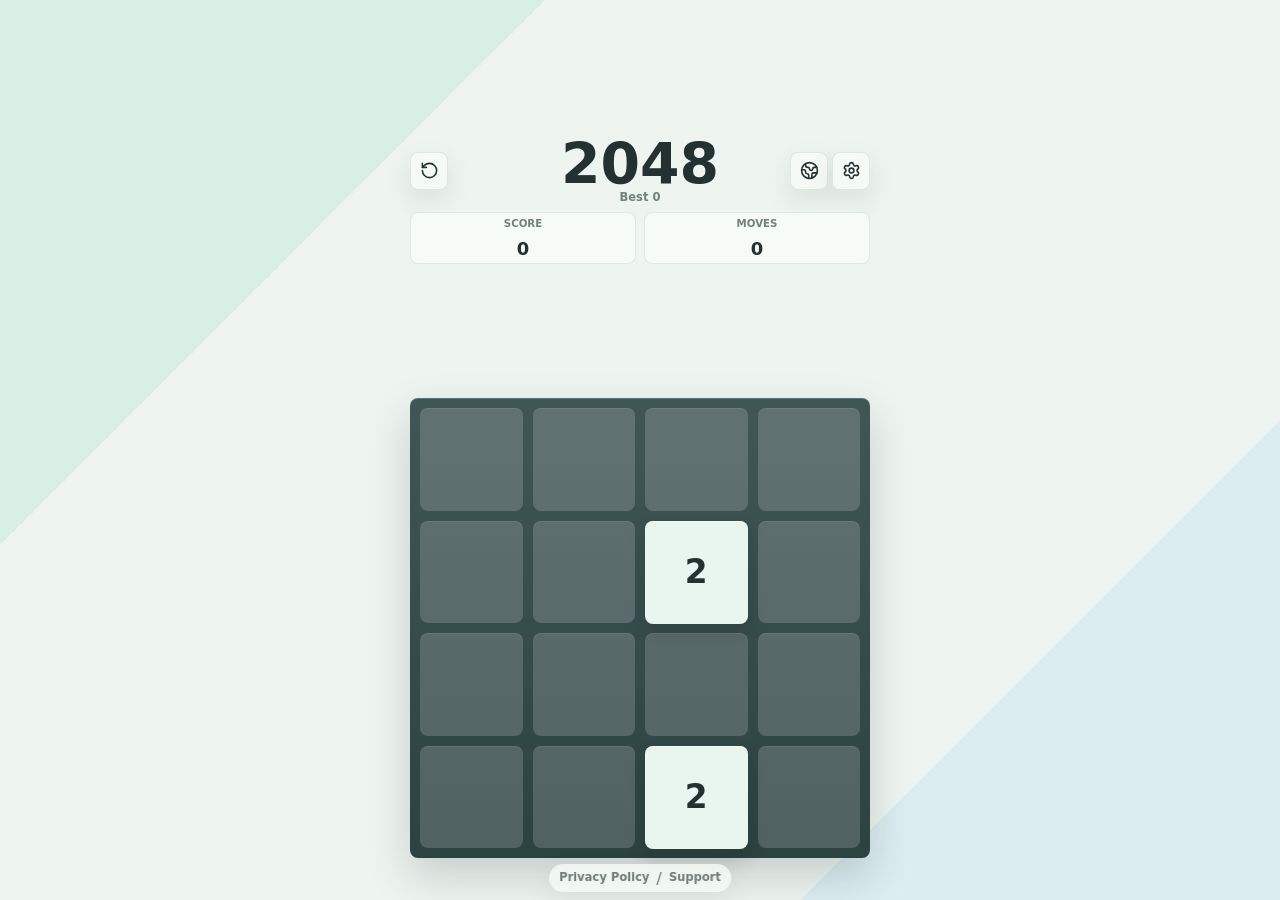
==== 2048-pocket/index.html @ fb2cfcd9 "Point 2048 Pocket policy links to GitHub Pages" ====
<!doctype html>
<html lang="ja">
  <head>
    <meta charset="UTF-8" />
    <meta name="viewport" content="width=device-width, initial-scale=1, viewport-fit=cover" />
    <meta name="theme-color" content="#eef5f1" />
    <meta name="apple-mobile-web-app-capable" content="yes" />
    <meta name="mobile-web-app-capable" content="yes" />
    <meta name="apple-mobile-web-app-status-bar-style" content="default" />
    <meta name="apple-mobile-web-app-title" content="2048 Pocket" />
    <meta
      name="description"
      content="2048 Pocket is a simple, friendly number puzzle built for quick mobile play."
    />
    <link rel="manifest" href="/2048-pocket/manifest.webmanifest" />
    <link rel="apple-touch-icon" href="/2048-pocket/icons/icon-192.png" />
    <title>2048 Pocket - Number Puzzle</title>
    <script type="module" crossorigin src="/2048-pocket/assets/index-EEjGbN4T.js"></script>
    <link rel="stylesheet" crossorigin href="/2048-pocket/assets/index-D6gjXpxj.css">
  </head>
  <body>
    <div id="root"></div>
  </body>
</html>
---- 2048-pocket/assets/index-D6gjXpxj.css ----
:root{--lightningcss-light:initial;--lightningcss-dark: ;color-scheme:light;color:#233130;font-synthesis:none;text-rendering:optimizelegibility;-webkit-font-smoothing:antialiased;--ink:#233130;--muted:#71817d;--paper:#fff;--surface:#eef5f1;--line:#2331301f;--board:#304847;--board-cell:#ffffff2b;--accent:#ff896f;--accent-strong:#ef5f4d;--mint:#71d6a6;--sky:#72bdf1;--sun:#ffd15c;--violet:#aa92f2;background:#eef5f1;font-family:Inter,ui-sans-serif,system-ui,-apple-system,BlinkMacSystemFont,Segoe UI,sans-serif}*{box-sizing:border-box}html,body,#root{overscroll-behavior:none;width:100%;height:100%;margin:0;overflow:hidden}body{background:linear-gradient(135deg,#71d6a62e 0 25%,#0000 25% 100%),linear-gradient(315deg,#72bdf124 0 22%,#0000 22% 100%),#eef5f1;min-width:320px;position:fixed;inset:0}button{font:inherit;-webkit-tap-highlight-color:transparent}.app{width:100%;height:100dvh;padding:calc(env(safe-area-inset-top) + 12px) 12px calc(env(safe-area-inset-bottom) + 12px);place-items:start center;display:grid;overflow:hidden}.app.has-banner{padding-bottom:calc(env(safe-area-inset-bottom) + 72px)}.app.has-public-links{padding-bottom:calc(env(safe-area-inset-bottom) + 42px)}.app.has-banner.has-public-links{padding-bottom:calc(env(safe-area-inset-bottom) + 104px)}.game-shell{grid-template-rows:minmax(126px,1fr) auto;gap:8px;width:min(100%,460px);height:100%;min-height:0;display:grid}.top-panel{align-content:center;gap:8px;min-height:0;display:grid}.title-row{place-items:center;min-height:60px;display:grid;position:relative}.title-controls{align-items:center;gap:4px;display:inline-flex;position:absolute;top:50%;transform:translateY(-50%)}.title-controls-left{left:0}.title-controls-right{right:0}.game-title{color:var(--ink);text-align:center;letter-spacing:0;white-space:nowrap;margin:0;font-size:clamp(2.85rem,12vw,3.55rem);font-weight:950;line-height:.92}.title-center{justify-items:center;gap:2px;max-width:calc(100% - 176px);display:grid}.best-score-label{color:var(--muted);font-size:.72rem;font-weight:950;line-height:1}.icon-button{width:38px;height:38px;color:var(--ink);cursor:pointer;background:#f7fbf8e6;border:1px solid #2331301a;border-radius:8px;place-items:center;transition:transform .12s,filter .12s;display:grid;box-shadow:0 10px 26px #2331301a}.icon-button:active{transform:scale(.96)}.remove-ads-button{color:var(--accent-strong)}.no-ads-glyph{width:24px;height:24px;color:var(--ink);background:#fff;border:3px solid #ef3d37;border-radius:50%;place-items:center;display:grid;position:relative}.no-ads-glyph>span{font-size:.48rem;font-weight:950;line-height:1}.no-ads-glyph:after{content:"";background:#ef3d37;border-radius:999px;width:4px;height:28px;position:absolute;transform:rotate(42deg)}.no-ads-glyph.large{border-width:5px;width:42px;height:42px}.no-ads-glyph.large>span{font-size:.78rem}.no-ads-glyph.large:after{width:6px;height:50px}.top-bar{align-items:center;display:grid}.score-card span{color:var(--muted);letter-spacing:0;text-transform:uppercase;font-size:.64rem;font-weight:900}.score-strip{grid-template-columns:repeat(2,minmax(0,1fr));gap:8px;display:grid}.score-card{background:#f7fbf8;border:1px solid #2331301a;border-radius:8px;place-items:center;gap:2px;min-width:0;min-height:52px;display:grid;position:relative}.score-card strong{color:var(--ink);text-overflow:ellipsis;max-width:100%;font-size:1.12rem;line-height:1;overflow:hidden}.score-pop{color:var(--accent-strong);pointer-events:none;text-shadow:0 1px #ffffffb3;font-size:.9rem;font-style:normal;font-weight:950;line-height:1;animation:.68s ease-out forwards scorePop;position:absolute;top:-14px;right:14px}.board{--gap:10px;--board-padding:10px;--tile-size:calc((100% - (var(--board-padding) * 2) - (var(--gap) * 3)) / 4);width:min(100%, 460px, calc(100dvh - 136px - env(safe-area-inset-top) - env(safe-area-inset-bottom)));aspect-ratio:1;place-self:end center;gap:var(--gap);min-width:min(100%,304px);padding:var(--board-padding);background:linear-gradient(180deg, #ffffff14, #00000014), var(--board);touch-action:none;-webkit-user-select:none;user-select:none;border-radius:8px;grid-template-rows:repeat(4,1fr);grid-template-columns:repeat(4,1fr);display:grid;position:relative;box-shadow:0 18px 44px #23313033,inset 0 1px #ffffff29}.app.has-banner .board{width:min(100%, 460px, calc(100dvh - 208px - env(safe-area-inset-top) - env(safe-area-inset-bottom)))}.app.has-public-links .board{width:min(100%, 460px, calc(100dvh - 172px - env(safe-area-inset-top) - env(safe-area-inset-bottom)))}.app.has-banner.has-public-links .board{width:min(100%, 460px, calc(100dvh - 236px - env(safe-area-inset-top) - env(safe-area-inset-bottom)))}.sr-only{clip:rect(0, 0, 0, 0);white-space:nowrap;width:1px;height:1px;position:absolute;overflow:hidden}.cell{background:var(--board-cell);border-radius:8px;box-shadow:inset 0 1px #ffffff14}.tile-layer{pointer-events:none;position:absolute;inset:0}.tile{left:calc(var(--board-padding) + (var(--col) * (var(--tile-size) + var(--gap))));top:calc(var(--board-padding) + (var(--row) * (var(--tile-size) + var(--gap))));width:var(--tile-size);height:var(--tile-size);color:var(--tile-ink,#233130);background:var(--tile-bg,#e9f5ef);font-size:var(--tile-font,2.05rem);letter-spacing:0;will-change:left, top, transform, filter;border-radius:8px;place-items:center;font-weight:950;line-height:1;transition:left .115s,top .115s,transform .115s,filter .115s;display:grid;position:absolute;transform:translate(0,0);box-shadow:0 10px 18px #101b1a29,inset 0 1px #ffffff57}.tile.is-new{animation:.15s ease-out tileIn}.tile.just-merged{z-index:3;animation:.26s cubic-bezier(.18,.9,.22,1.2) tileMerge}.tile.just-merged:after{border-radius:inherit;content:"";pointer-events:none;border:2px solid #ffd15cb8;animation:.32s ease-out forwards mergeRing;position:absolute;inset:-8px}.tile-2{--tile-bg:#e9f5ef}.tile-4{--tile-bg:#dceff8}.tile-8{--tile-bg:#ffd98a}.tile-16{--tile-bg:#ffb172}.tile-32{--tile-bg:#ff896f;--tile-ink:#fff}.tile-64{--tile-bg:#ef5f4d;--tile-ink:#fff}.tile-128{--tile-bg:#b7e875;--tile-font:1.74rem}.tile-256{--tile-bg:#71d6a6;--tile-font:1.74rem}.tile-512{--tile-bg:#72bdf1;--tile-font:1.74rem}.tile-1024{--tile-bg:#aa92f2;--tile-ink:#fff;--tile-font:1.45rem}.tile-2048{--tile-bg:#243333;--tile-ink:#ffd15c;--tile-font:1.45rem}.tile-4096,.tile-8192,.tile-16384{--tile-bg:linear-gradient(135deg, #243333, #ef5f4d);--tile-ink:#fff;--tile-font:1.18rem}.result-overlay{z-index:20;-webkit-backdrop-filter:blur(10px);backdrop-filter:blur(10px);background:#eef5f1ad;place-items:center;padding:18px;display:grid;position:fixed;inset:0}.result-panel{border:1px solid var(--line);text-align:center;background:#fffffff0;border-radius:8px;justify-items:center;gap:12px;width:min(100%,350px);padding:24px;display:grid;box-shadow:0 28px 80px #2331302e}.result-panel p,.result-panel h2{margin:0}.result-panel p{color:var(--muted);font-weight:800}.result-panel h2{color:var(--ink);letter-spacing:0;font-size:3rem;line-height:.95}.result-stats{width:100%;color:var(--ink);background:linear-gradient(135deg,#71d6a62e,#0000 62%),#f7fbf8;border:1px solid #71d6a657;border-radius:8px;gap:10px;padding:16px 14px 13px;display:grid;box-shadow:inset 0 1px #ffffffb8}.result-stat{justify-items:center;gap:4px;min-width:0;display:grid}.result-stat span{color:var(--muted);text-transform:uppercase;font-size:.7rem;font-weight:950}.result-stat strong{color:var(--accent-strong);text-overflow:ellipsis;font-size:2.45rem;line-height:1;overflow:hidden}.result-stat+.result-stat{border-top:1px solid #2331301a;grid-template-columns:1fr auto;place-items:center stretch;padding-top:10px}.result-stat+.result-stat span{text-align:left}.result-stat+.result-stat strong{color:var(--ink);text-align:right;font-size:1.25rem}.web-ad-placeholder{color:#23313073;background:linear-gradient(135deg,#71d6a61f 0 25%,#0000 25% 100%),#f7fbf8}.web-ad-placeholder span{letter-spacing:0;border:1px solid #23313029;border-radius:8px;place-items:center;width:44px;height:28px;font-size:.72rem;font-weight:950;display:grid}.web-banner-ad{z-index:10;left:50%;bottom:max(8px, env(safe-area-inset-bottom));background:#f7fbf8f5;border:1px solid #2331301a;border-radius:8px;place-items:center;width:min(100vw - 20px,460px);min-height:50px;display:grid;position:fixed;overflow:hidden;transform:translate(-50%);box-shadow:0 14px 36px #23313029}.web-banner-ad.web-ad-placeholder{min-height:50px}.public-links{z-index:11;left:50%;bottom:max(8px, env(safe-area-inset-bottom));color:#2331309e;-webkit-backdrop-filter:blur(8px);backdrop-filter:blur(8px);background:#f7fbf8c7;border-radius:999px;justify-content:center;align-items:center;gap:7px;min-height:28px;padding:0 10px;display:inline-flex;position:fixed;transform:translate(-50%);box-shadow:0 10px 28px #23313014}.app.has-banner .public-links{bottom:calc(env(safe-area-inset-bottom) + 66px)}.public-links a{color:inherit;font-size:.72rem;font-weight:900;line-height:1;text-decoration:none}.public-links a:focus-visible{outline-offset:4px;border-radius:999px;outline:2px solid #ef5f4d7a}.result-actions{flex-wrap:wrap;justify-content:center;gap:8px;display:flex}.result-actions button{color:#fff;background:linear-gradient(135deg, var(--accent), var(--accent-strong));cursor:pointer;border:0;border-radius:8px;min-width:112px;min-height:48px;padding:0 16px;font-weight:950}.result-actions .secondary-result{color:var(--ink);background:#eef5f1}.result-actions button:active{transform:scale(.96)}.web-interstitial-overlay{z-index:45;padding:calc(env(safe-area-inset-top) + 14px) 14px calc(env(safe-area-inset-bottom) + 14px);color:var(--ink);background:linear-gradient(135deg,#71d6a633 0 25%,#0000 25% 100%),linear-gradient(315deg,#ffd15c2e 0 22%,#0000 22% 100%),#f7fbf8;grid-template-rows:auto minmax(0,1fr) auto;gap:12px;display:grid;position:fixed;inset:0}.web-interstitial-top{justify-content:space-between;align-items:center;gap:12px;display:flex}.web-interstitial-top>span,.web-interstitial-bottom span{color:var(--muted);letter-spacing:0;text-transform:uppercase;font-size:.72rem;font-weight:950}.web-interstitial-top button{min-width:92px;min-height:42px;color:var(--ink);cursor:pointer;background:#ffffffdb;border:1px solid #2331301f;border-radius:8px;justify-content:center;align-items:center;gap:6px;padding:0 12px;font-weight:950;display:inline-flex;box-shadow:0 10px 24px #2331301a}.web-interstitial-top button:disabled{color:#2331307a;cursor:default}.web-interstitial-creative{min-width:0;min-height:0;color:inherit;background:linear-gradient(#ffffffa3,#ffffff52),#eef5f1;border:1px solid #2331301f;border-radius:8px;place-items:center;text-decoration:none;display:grid;overflow:hidden;box-shadow:0 22px 60px #2331302e}.web-interstitial-creative img{object-fit:cover;width:100%;height:100%;display:block}.web-interstitial-placeholder{aspect-ratio:1;background:linear-gradient(135deg,#71d6a647,#0000 56%),#fff;border:2px dashed #23313029;border-radius:8px;align-content:center;place-items:center;gap:10px;width:min(78vw,360px);display:grid}.web-interstitial-placeholder strong{color:var(--accent-strong);font-size:clamp(4.25rem,22vw,7.5rem);font-weight:950;line-height:.9}.web-interstitial-placeholder span{color:var(--muted);font-size:1rem;font-weight:950}.web-interstitial-bottom{place-items:center;min-height:24px;display:grid}.modal-overlay{z-index:30;-webkit-backdrop-filter:blur(10px);backdrop-filter:blur(10px);background:#23313042;place-items:center;padding:18px;display:grid;position:fixed;inset:0}.modal-panel{border:1px solid var(--line);width:min(100%,360px);color:var(--ink);text-align:center;background:#fffffff5;border-radius:8px;justify-items:center;gap:14px;padding:26px 22px 22px;display:grid;position:relative;box-shadow:0 28px 80px #23313038}.compact-modal{width:min(100%,320px)}.modal-close{width:36px;height:36px;color:var(--muted);cursor:pointer;background:0 0;border:0;border-radius:8px;place-items:center;display:grid;position:absolute;top:10px;right:10px}.modal-icon{color:var(--board)}.modal-panel h2,.settings-purchase h3,.settings-purchase p{margin:0}.modal-panel h2{letter-spacing:0;font-size:2rem;line-height:1}.language-list{gap:8px;width:100%;display:grid}.language-option{min-height:50px;color:var(--ink);cursor:pointer;background:#eef5f1;border:1px solid #2331301a;border-radius:8px;justify-content:space-between;align-items:center;padding:0 14px;font-weight:950;display:flex}.language-option.is-selected{color:var(--accent-strong);background:#ff896f1f;border-color:#ef5f4d61}.settings-panel{text-align:left;place-items:stretch stretch}.settings-panel>.modal-icon,.settings-panel>h2{text-align:center;justify-self:center}.settings-list{gap:8px;display:grid}.setting-row{background:#f7fbf8;border:1px solid #2331301a;border-radius:8px;grid-template-columns:30px minmax(0,1fr) 54px;align-items:center;gap:10px;min-height:54px;padding:0 10px;display:grid}.setting-icon{width:30px;height:30px;color:var(--board);place-items:center;display:grid}.setting-label{text-overflow:ellipsis;white-space:nowrap;min-width:0;font-weight:950;overflow:hidden}.haptic-mark{border:3px solid;border-radius:50%;width:20px;height:20px;box-shadow:0 0 0 5px #3048471a,0 0 0 10px #3048470f}.switch{cursor:pointer;background:#23313029;border:0;border-radius:999px;width:54px;height:32px;transition:background .14s;position:relative}.switch.is-on{background:var(--mint)}.switch-knob{background:#fff;border-radius:50%;width:24px;height:24px;transition:transform .14s;position:absolute;top:4px;left:4px;box-shadow:0 4px 12px #2331302e}.switch.is-on .switch-knob{transform:translate(22px)}.settings-purchase{background:#f7fbf8;border:1px solid #2331301a;border-radius:8px;grid-template-columns:48px minmax(0,1fr);gap:10px;padding:12px;display:grid}.settings-purchase h3{font-size:1.08rem;line-height:1.1}.settings-purchase p{color:var(--muted);font-size:.84rem;font-weight:800;line-height:1.25}.settings-purchase .purchase-message,.settings-purchase .purchase-actions{grid-column:1/-1}.settings-link{min-height:42px;color:var(--muted);background:#f7fbf8;border:1px solid #2331301a;border-radius:8px;place-items:center;font-size:.86rem;font-weight:900;text-decoration:none;display:grid}.purchase-overlay{z-index:30;-webkit-backdrop-filter:blur(10px);backdrop-filter:blur(10px);background:#23313042;place-items:center;padding:18px;display:grid;position:fixed;inset:0}.purchase-panel{border:1px solid var(--line);width:min(100%,340px);color:var(--ink);text-align:center;background:#fffffff5;border-radius:8px;justify-items:center;gap:12px;padding:26px 22px 22px;display:grid;position:relative;box-shadow:0 28px 80px #23313038}.purchase-close{width:36px;height:36px;color:var(--muted);cursor:pointer;background:0 0;border:0;border-radius:8px;place-items:center;display:grid;position:absolute;top:10px;right:10px}.purchase-icon{color:var(--sun);fill:color-mix(in srgb, var(--sun) 30%, transparent)}.purchase-panel h2,.purchase-panel p{margin:0}.purchase-panel h2{letter-spacing:0;font-size:2rem;line-height:1}.purchase-panel p{color:var(--muted);font-weight:800}.purchase-message{min-height:20px;color:var(--accent-strong);font-size:.82rem;font-weight:900}.purchase-actions{gap:8px;width:100%;display:grid}.purchase-actions button{color:#fff;background:linear-gradient(135deg, var(--accent), var(--accent-strong));cursor:pointer;border:0;border-radius:8px;min-height:48px;padding:0 14px;font-weight:950}.purchase-actions button:disabled{color:#23313080;cursor:default;background:#eef5f1}.purchase-actions .restore-button{color:var(--ink);background:#eef5f1}.purchase-actions button:active,.purchase-close:active{transform:scale(.96)}.purchase-actions button:disabled:active{transform:none}@keyframes tileIn{0%{opacity:0;transform:scale(.72)}to{opacity:1;transform:scale(1)}}@keyframes tileMerge{0%{filter:brightness();transform:scale(1)}42%{filter:brightness(1.16)saturate(1.18);transform:scale(1.18)}to{filter:brightness();transform:scale(1)}}@keyframes mergeRing{0%{opacity:.9;transform:scale(.92)}to{opacity:0;transform:scale(1.18)}}@keyframes scorePop{0%{opacity:0;transform:translateY(8px)scale(.88)}18%{opacity:1}to{opacity:0;transform:translateY(-20px)scale(1.08)}}@media (width<=420px){.app{padding:calc(env(safe-area-inset-top) + 10px) 10px calc(env(safe-area-inset-bottom) + 8px)}.app.has-banner{padding-bottom:calc(env(safe-area-inset-bottom) + 64px)}.app.has-public-links{padding-bottom:calc(env(safe-area-inset-bottom) + 38px)}.app.has-banner.has-public-links{padding-bottom:calc(env(safe-area-inset-bottom) + 96px)}.game-shell{gap:7px}.game-title{font-size:2.95rem}.icon-button{width:36px;height:36px}.title-controls{gap:3px}.score-strip{gap:7px}.score-card{min-height:50px}.score-card strong{font-size:1.06rem}.board{--gap:8px;--board-padding:8px;width:min(100%, calc(100vw - 20px), calc(100dvh - 138px - env(safe-area-inset-top) - env(safe-area-inset-bottom)))}.app.has-banner .board{width:min(100%, calc(100vw - 20px), calc(100dvh - 196px - env(safe-area-inset-top) - env(safe-area-inset-bottom)))}.app.has-public-links .board{width:min(100%, calc(100vw - 20px), calc(100dvh - 170px - env(safe-area-inset-top) - env(safe-area-inset-bottom)))}.app.has-banner.has-public-links .board{width:min(100%, calc(100vw - 20px), calc(100dvh - 226px - env(safe-area-inset-top) - env(safe-area-inset-bottom)))}.public-links{min-height:26px;padding:0 9px}.app.has-banner .public-links{bottom:calc(env(safe-area-inset-bottom) + 60px)}.public-links a{font-size:.68rem}.tile{font-size:var(--tile-font,1.74rem)}.tile-128,.tile-256,.tile-512{--tile-font:1.48rem}.tile-1024,.tile-2048{--tile-font:1.18rem}}@media (display-mode:standalone){.app{padding-bottom:calc(env(safe-area-inset-bottom) + 22px)}.app.has-banner{padding-bottom:calc(env(safe-area-inset-bottom) + 72px)}.app.has-public-links{padding-bottom:calc(env(safe-area-inset-bottom) + 42px)}.app.has-banner.has-public-links{padding-bottom:calc(env(safe-area-inset-bottom) + 104px)}}
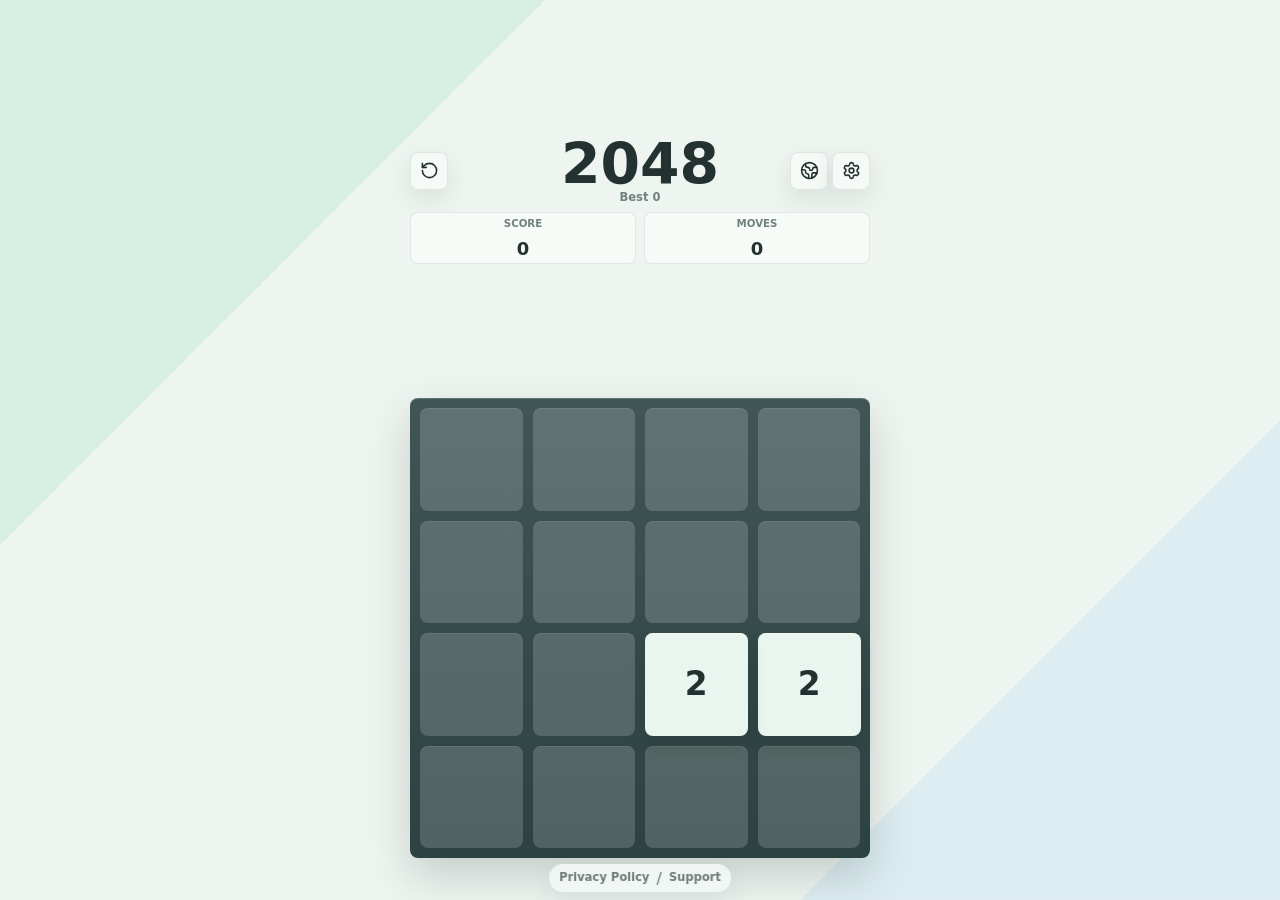
==== commit 3fa5aafe: "Add static AdSense code to 2048 Pocket page" ====
--- a/2048-pocket/index.html
+++ b/2048-pocket/index.html
@@ -17,6 +17,13 @@
     <title>2048 Pocket - Number Puzzle</title>
     <script type="module" crossorigin src="/2048-pocket/assets/index-EEjGbN4T.js"></script>
     <link rel="stylesheet" crossorigin href="/2048-pocket/assets/index-D6gjXpxj.css">
+    <meta name="google-adsense-account" content="ca-pub-4568626054847340" />
+    <script
+      id="adsbygoogle-script"
+      async
+      crossorigin="anonymous"
+      src="https://pagead2.googlesyndication.com/pagead/js/adsbygoogle.js?client=ca-pub-4568626054847340"
+    ></script>
   </head>
   <body>
     <div id="root"></div>
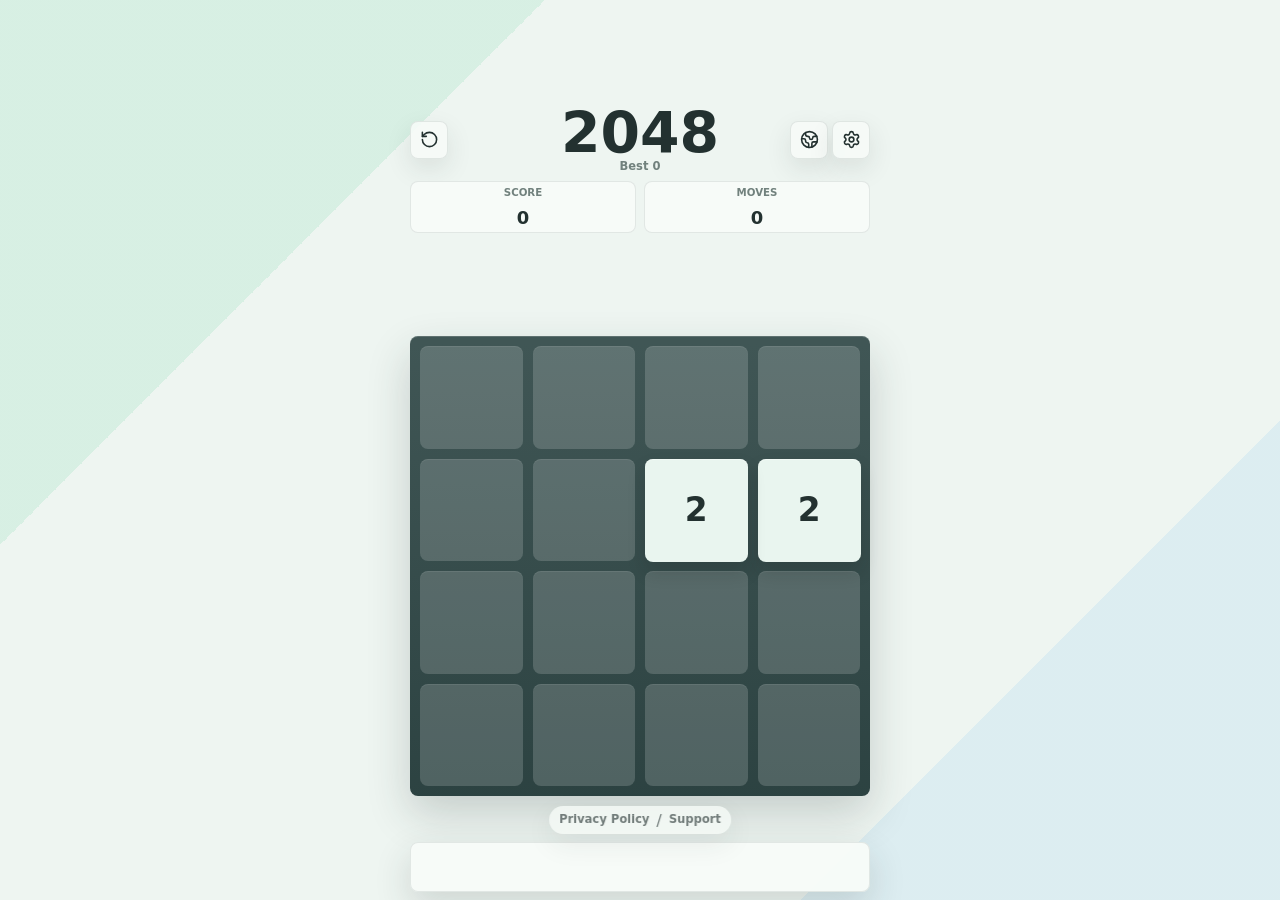
==== commit 3fc44127: "Enable 2048 Pocket AdSense banner" ====
--- a/2048-pocket/index.html
+++ b/2048-pocket/index.html
@@ -15,7 +15,7 @@
     <link rel="manifest" href="/2048-pocket/manifest.webmanifest" />
     <link rel="apple-touch-icon" href="/2048-pocket/icons/icon-192.png" />
     <title>2048 Pocket - Number Puzzle</title>
-    <script type="module" crossorigin src="/2048-pocket/assets/index-EEjGbN4T.js"></script>
+    <script type="module" crossorigin src="/2048-pocket/assets/index-W4Yh0tgN.js"></script>
     <link rel="stylesheet" crossorigin href="/2048-pocket/assets/index-D6gjXpxj.css">
     <meta name="google-adsense-account" content="ca-pub-4568626054847340" />
     <script
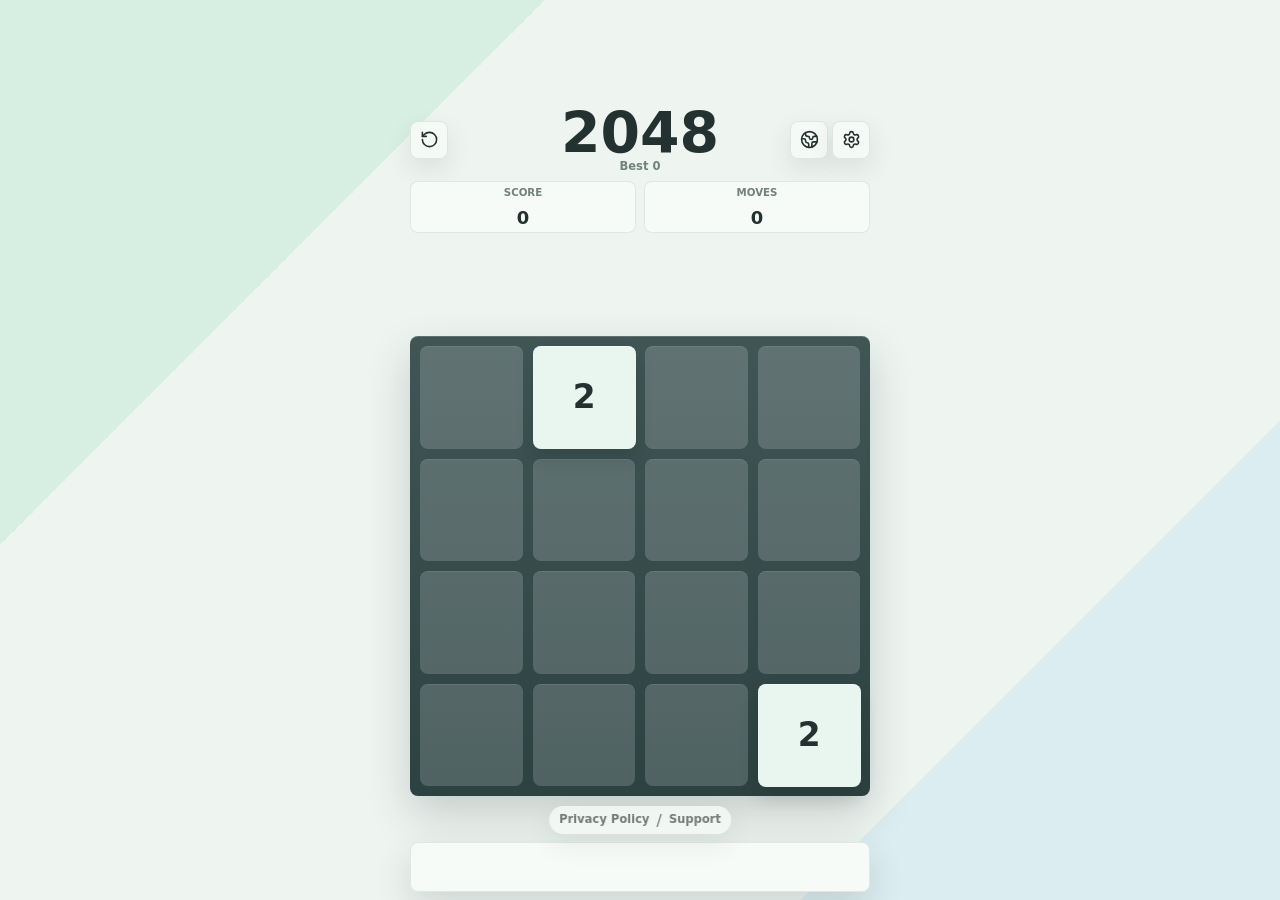
==== commit 758b7784: "Fix 2048 Pocket web banner sizing" ====
--- a/2048-pocket/index.html
+++ b/2048-pocket/index.html
@@ -15,8 +15,8 @@
     <link rel="manifest" href="/2048-pocket/manifest.webmanifest" />
     <link rel="apple-touch-icon" href="/2048-pocket/icons/icon-192.png" />
     <title>2048 Pocket - Number Puzzle</title>
-    <script type="module" crossorigin src="/2048-pocket/assets/index-W4Yh0tgN.js"></script>
-    <link rel="stylesheet" crossorigin href="/2048-pocket/assets/index-D6gjXpxj.css">
+    <script type="module" crossorigin src="/2048-pocket/assets/index-BeeClpFM.js"></script>
+    <link rel="stylesheet" crossorigin href="/2048-pocket/assets/index-BZnn8dQS.css">
     <meta name="google-adsense-account" content="ca-pub-4568626054847340" />
     <script
       id="adsbygoogle-script"
--- a/2048-pocket/assets/index-BZnn8dQS.css
+++ b/2048-pocket/assets/index-BZnn8dQS.css
@@ -0,0 +1 @@
+:root{--lightningcss-light:initial;--lightningcss-dark: ;color-scheme:light;color:#233130;font-synthesis:none;text-rendering:optimizelegibility;-webkit-font-smoothing:antialiased;--ink:#233130;--muted:#71817d;--paper:#fff;--surface:#eef5f1;--line:#2331301f;--board:#304847;--board-cell:#ffffff2b;--accent:#ff896f;--accent-strong:#ef5f4d;--mint:#71d6a6;--sky:#72bdf1;--sun:#ffd15c;--violet:#aa92f2;background:#eef5f1;font-family:Inter,ui-sans-serif,system-ui,-apple-system,BlinkMacSystemFont,Segoe UI,sans-serif}*{box-sizing:border-box}html,body,#root{overscroll-behavior:none;width:100%;height:100%;margin:0;overflow:hidden}body{background:linear-gradient(135deg,#71d6a62e 0 25%,#0000 25% 100%),linear-gradient(315deg,#72bdf124 0 22%,#0000 22% 100%),#eef5f1;min-width:320px;position:fixed;inset:0}button{font:inherit;-webkit-tap-highlight-color:transparent}.app{width:100%;height:100dvh;padding:calc(env(safe-area-inset-top) + 12px) 12px calc(env(safe-area-inset-bottom) + 12px);place-items:start center;display:grid;overflow:hidden}.app.has-banner{padding-bottom:calc(env(safe-area-inset-bottom) + 72px)}.app.has-public-links{padding-bottom:calc(env(safe-area-inset-bottom) + 42px)}.app.has-banner.has-public-links{padding-bottom:calc(env(safe-area-inset-bottom) + 104px)}.game-shell{grid-template-rows:minmax(126px,1fr) auto;gap:8px;width:min(100%,460px);height:100%;min-height:0;display:grid}.top-panel{align-content:center;gap:8px;min-height:0;display:grid}.title-row{place-items:center;min-height:60px;display:grid;position:relative}.title-controls{align-items:center;gap:4px;display:inline-flex;position:absolute;top:50%;transform:translateY(-50%)}.title-controls-left{left:0}.title-controls-right{right:0}.game-title{color:var(--ink);text-align:center;letter-spacing:0;white-space:nowrap;margin:0;font-size:clamp(2.85rem,12vw,3.55rem);font-weight:950;line-height:.92}.title-center{justify-items:center;gap:2px;max-width:calc(100% - 176px);display:grid}.best-score-label{color:var(--muted);font-size:.72rem;font-weight:950;line-height:1}.icon-button{width:38px;height:38px;color:var(--ink);cursor:pointer;background:#f7fbf8e6;border:1px solid #2331301a;border-radius:8px;place-items:center;transition:transform .12s,filter .12s;display:grid;box-shadow:0 10px 26px #2331301a}.icon-button:active{transform:scale(.96)}.remove-ads-button{color:var(--accent-strong)}.no-ads-glyph{width:24px;height:24px;color:var(--ink);background:#fff;border:3px solid #ef3d37;border-radius:50%;place-items:center;display:grid;position:relative}.no-ads-glyph>span{font-size:.48rem;font-weight:950;line-height:1}.no-ads-glyph:after{content:"";background:#ef3d37;border-radius:999px;width:4px;height:28px;position:absolute;transform:rotate(42deg)}.no-ads-glyph.large{border-width:5px;width:42px;height:42px}.no-ads-glyph.large>span{font-size:.78rem}.no-ads-glyph.large:after{width:6px;height:50px}.top-bar{align-items:center;display:grid}.score-card span{color:var(--muted);letter-spacing:0;text-transform:uppercase;font-size:.64rem;font-weight:900}.score-strip{grid-template-columns:repeat(2,minmax(0,1fr));gap:8px;display:grid}.score-card{background:#f7fbf8;border:1px solid #2331301a;border-radius:8px;place-items:center;gap:2px;min-width:0;min-height:52px;display:grid;position:relative}.score-card strong{color:var(--ink);text-overflow:ellipsis;max-width:100%;font-size:1.12rem;line-height:1;overflow:hidden}.score-pop{color:var(--accent-strong);pointer-events:none;text-shadow:0 1px #ffffffb3;font-size:.9rem;font-style:normal;font-weight:950;line-height:1;animation:.68s ease-out forwards scorePop;position:absolute;top:-14px;right:14px}.board{--gap:10px;--board-padding:10px;--tile-size:calc((100% - (var(--board-padding) * 2) - (var(--gap) * 3)) / 4);width:min(100%, 460px, calc(100dvh - 136px - env(safe-area-inset-top) - env(safe-area-inset-bottom)));aspect-ratio:1;place-self:end center;gap:var(--gap);min-width:min(100%,304px);padding:var(--board-padding);background:linear-gradient(180deg, #ffffff14, #00000014), var(--board);touch-action:none;-webkit-user-select:none;user-select:none;border-radius:8px;grid-template-rows:repeat(4,1fr);grid-template-columns:repeat(4,1fr);display:grid;position:relative;box-shadow:0 18px 44px #23313033,inset 0 1px #ffffff29}.app.has-banner .board{width:min(100%, 460px, calc(100dvh - 208px - env(safe-area-inset-top) - env(safe-area-inset-bottom)))}.app.has-public-links .board{width:min(100%, 460px, calc(100dvh - 172px - env(safe-area-inset-top) - env(safe-area-inset-bottom)))}.app.has-banner.has-public-links .board{width:min(100%, 460px, calc(100dvh - 236px - env(safe-area-inset-top) - env(safe-area-inset-bottom)))}.sr-only{clip:rect(0, 0, 0, 0);white-space:nowrap;width:1px;height:1px;position:absolute;overflow:hidden}.cell{background:var(--board-cell);border-radius:8px;box-shadow:inset 0 1px #ffffff14}.tile-layer{pointer-events:none;position:absolute;inset:0}.tile{left:calc(var(--board-padding) + (var(--col) * (var(--tile-size) + var(--gap))));top:calc(var(--board-padding) + (var(--row) * (var(--tile-size) + var(--gap))));width:var(--tile-size);height:var(--tile-size);color:var(--tile-ink,#233130);background:var(--tile-bg,#e9f5ef);font-size:var(--tile-font,2.05rem);letter-spacing:0;will-change:left, top, transform, filter;border-radius:8px;place-items:center;font-weight:950;line-height:1;transition:left .115s,top .115s,transform .115s,filter .115s;display:grid;position:absolute;transform:translate(0,0);box-shadow:0 10px 18px #101b1a29,inset 0 1px #ffffff57}.tile.is-new{animation:.15s ease-out tileIn}.tile.just-merged{z-index:3;animation:.26s cubic-bezier(.18,.9,.22,1.2) tileMerge}.tile.just-merged:after{border-radius:inherit;content:"";pointer-events:none;border:2px solid #ffd15cb8;animation:.32s ease-out forwards mergeRing;position:absolute;inset:-8px}.tile-2{--tile-bg:#e9f5ef}.tile-4{--tile-bg:#dceff8}.tile-8{--tile-bg:#ffd98a}.tile-16{--tile-bg:#ffb172}.tile-32{--tile-bg:#ff896f;--tile-ink:#fff}.tile-64{--tile-bg:#ef5f4d;--tile-ink:#fff}.tile-128{--tile-bg:#b7e875;--tile-font:1.74rem}.tile-256{--tile-bg:#71d6a6;--tile-font:1.74rem}.tile-512{--tile-bg:#72bdf1;--tile-font:1.74rem}.tile-1024{--tile-bg:#aa92f2;--tile-ink:#fff;--tile-font:1.45rem}.tile-2048{--tile-bg:#243333;--tile-ink:#ffd15c;--tile-font:1.45rem}.tile-4096,.tile-8192,.tile-16384{--tile-bg:linear-gradient(135deg, #243333, #ef5f4d);--tile-ink:#fff;--tile-font:1.18rem}.result-overlay{z-index:20;-webkit-backdrop-filter:blur(10px);backdrop-filter:blur(10px);background:#eef5f1ad;place-items:center;padding:18px;display:grid;position:fixed;inset:0}.result-panel{border:1px solid var(--line);text-align:center;background:#fffffff0;border-radius:8px;justify-items:center;gap:12px;width:min(100%,350px);padding:24px;display:grid;box-shadow:0 28px 80px #2331302e}.result-panel p,.result-panel h2{margin:0}.result-panel p{color:var(--muted);font-weight:800}.result-panel h2{color:var(--ink);letter-spacing:0;font-size:3rem;line-height:.95}.result-stats{width:100%;color:var(--ink);background:linear-gradient(135deg,#71d6a62e,#0000 62%),#f7fbf8;border:1px solid #71d6a657;border-radius:8px;gap:10px;padding:16px 14px 13px;display:grid;box-shadow:inset 0 1px #ffffffb8}.result-stat{justify-items:center;gap:4px;min-width:0;display:grid}.result-stat span{color:var(--muted);text-transform:uppercase;font-size:.7rem;font-weight:950}.result-stat strong{color:var(--accent-strong);text-overflow:ellipsis;font-size:2.45rem;line-height:1;overflow:hidden}.result-stat+.result-stat{border-top:1px solid #2331301a;grid-template-columns:1fr auto;place-items:center stretch;padding-top:10px}.result-stat+.result-stat span{text-align:left}.result-stat+.result-stat strong{color:var(--ink);text-align:right;font-size:1.25rem}.web-ad-placeholder{color:#23313073;background:linear-gradient(135deg,#71d6a61f 0 25%,#0000 25% 100%),#f7fbf8}.web-ad-placeholder span{letter-spacing:0;border:1px solid #23313029;border-radius:8px;place-items:center;width:44px;height:28px;font-size:.72rem;font-weight:950;display:grid}.web-banner-ad{z-index:10;left:50%;bottom:max(8px, env(safe-area-inset-bottom));background:#f7fbf8f5;border:1px solid #2331301a;border-radius:8px;place-items:center;width:min(100vw - 20px,460px);height:50px;display:grid;position:fixed;overflow:hidden;transform:translate(-50%);box-shadow:0 14px 36px #23313029}.web-banner-ad .adsbygoogle{width:100%;min-height:50px}.web-banner-ad.web-ad-placeholder{height:50px}.public-links{z-index:11;left:50%;bottom:max(8px, env(safe-area-inset-bottom));color:#2331309e;-webkit-backdrop-filter:blur(8px);backdrop-filter:blur(8px);background:#f7fbf8c7;border-radius:999px;justify-content:center;align-items:center;gap:7px;min-height:28px;padding:0 10px;display:inline-flex;position:fixed;transform:translate(-50%);box-shadow:0 10px 28px #23313014}.app.has-banner .public-links{bottom:calc(env(safe-area-inset-bottom) + 66px)}.public-links a{color:inherit;font-size:.72rem;font-weight:900;line-height:1;text-decoration:none}.public-links a:focus-visible{outline-offset:4px;border-radius:999px;outline:2px solid #ef5f4d7a}.result-actions{flex-wrap:wrap;justify-content:center;gap:8px;display:flex}.result-actions button{color:#fff;background:linear-gradient(135deg, var(--accent), var(--accent-strong));cursor:pointer;border:0;border-radius:8px;min-width:112px;min-height:48px;padding:0 16px;font-weight:950}.result-actions .secondary-result{color:var(--ink);background:#eef5f1}.result-actions button:active{transform:scale(.96)}.web-interstitial-overlay{z-index:45;padding:calc(env(safe-area-inset-top) + 14px) 14px calc(env(safe-area-inset-bottom) + 14px);color:var(--ink);background:linear-gradient(135deg,#71d6a633 0 25%,#0000 25% 100%),linear-gradient(315deg,#ffd15c2e 0 22%,#0000 22% 100%),#f7fbf8;grid-template-rows:auto minmax(0,1fr) auto;gap:12px;display:grid;position:fixed;inset:0}.web-interstitial-top{justify-content:space-between;align-items:center;gap:12px;display:flex}.web-interstitial-top>span,.web-interstitial-bottom span{color:var(--muted);letter-spacing:0;text-transform:uppercase;font-size:.72rem;font-weight:950}.web-interstitial-top button{min-width:92px;min-height:42px;color:var(--ink);cursor:pointer;background:#ffffffdb;border:1px solid #2331301f;border-radius:8px;justify-content:center;align-items:center;gap:6px;padding:0 12px;font-weight:950;display:inline-flex;box-shadow:0 10px 24px #2331301a}.web-interstitial-top button:disabled{color:#2331307a;cursor:default}.web-interstitial-creative{min-width:0;min-height:0;color:inherit;background:linear-gradient(#ffffffa3,#ffffff52),#eef5f1;border:1px solid #2331301f;border-radius:8px;place-items:center;text-decoration:none;display:grid;overflow:hidden;box-shadow:0 22px 60px #2331302e}.web-interstitial-creative img{object-fit:cover;width:100%;height:100%;display:block}.web-interstitial-placeholder{aspect-ratio:1;background:linear-gradient(135deg,#71d6a647,#0000 56%),#fff;border:2px dashed #23313029;border-radius:8px;align-content:center;place-items:center;gap:10px;width:min(78vw,360px);display:grid}.web-interstitial-placeholder strong{color:var(--accent-strong);font-size:clamp(4.25rem,22vw,7.5rem);font-weight:950;line-height:.9}.web-interstitial-placeholder span{color:var(--muted);font-size:1rem;font-weight:950}.web-interstitial-bottom{place-items:center;min-height:24px;display:grid}.modal-overlay{z-index:30;-webkit-backdrop-filter:blur(10px);backdrop-filter:blur(10px);background:#23313042;place-items:center;padding:18px;display:grid;position:fixed;inset:0}.modal-panel{border:1px solid var(--line);width:min(100%,360px);color:var(--ink);text-align:center;background:#fffffff5;border-radius:8px;justify-items:center;gap:14px;padding:26px 22px 22px;display:grid;position:relative;box-shadow:0 28px 80px #23313038}.compact-modal{width:min(100%,320px)}.modal-close{width:36px;height:36px;color:var(--muted);cursor:pointer;background:0 0;border:0;border-radius:8px;place-items:center;display:grid;position:absolute;top:10px;right:10px}.modal-icon{color:var(--board)}.modal-panel h2,.settings-purchase h3,.settings-purchase p{margin:0}.modal-panel h2{letter-spacing:0;font-size:2rem;line-height:1}.language-list{gap:8px;width:100%;display:grid}.language-option{min-height:50px;color:var(--ink);cursor:pointer;background:#eef5f1;border:1px solid #2331301a;border-radius:8px;justify-content:space-between;align-items:center;padding:0 14px;font-weight:950;display:flex}.language-option.is-selected{color:var(--accent-strong);background:#ff896f1f;border-color:#ef5f4d61}.settings-panel{text-align:left;place-items:stretch stretch}.settings-panel>.modal-icon,.settings-panel>h2{text-align:center;justify-self:center}.settings-list{gap:8px;display:grid}.setting-row{background:#f7fbf8;border:1px solid #2331301a;border-radius:8px;grid-template-columns:30px minmax(0,1fr) 54px;align-items:center;gap:10px;min-height:54px;padding:0 10px;display:grid}.setting-icon{width:30px;height:30px;color:var(--board);place-items:center;display:grid}.setting-label{text-overflow:ellipsis;white-space:nowrap;min-width:0;font-weight:950;overflow:hidden}.haptic-mark{border:3px solid;border-radius:50%;width:20px;height:20px;box-shadow:0 0 0 5px #3048471a,0 0 0 10px #3048470f}.switch{cursor:pointer;background:#23313029;border:0;border-radius:999px;width:54px;height:32px;transition:background .14s;position:relative}.switch.is-on{background:var(--mint)}.switch-knob{background:#fff;border-radius:50%;width:24px;height:24px;transition:transform .14s;position:absolute;top:4px;left:4px;box-shadow:0 4px 12px #2331302e}.switch.is-on .switch-knob{transform:translate(22px)}.settings-purchase{background:#f7fbf8;border:1px solid #2331301a;border-radius:8px;grid-template-columns:48px minmax(0,1fr);gap:10px;padding:12px;display:grid}.settings-purchase h3{font-size:1.08rem;line-height:1.1}.settings-purchase p{color:var(--muted);font-size:.84rem;font-weight:800;line-height:1.25}.settings-purchase .purchase-message,.settings-purchase .purchase-actions{grid-column:1/-1}.settings-link{min-height:42px;color:var(--muted);background:#f7fbf8;border:1px solid #2331301a;border-radius:8px;place-items:center;font-size:.86rem;font-weight:900;text-decoration:none;display:grid}.purchase-overlay{z-index:30;-webkit-backdrop-filter:blur(10px);backdrop-filter:blur(10px);background:#23313042;place-items:center;padding:18px;display:grid;position:fixed;inset:0}.purchase-panel{border:1px solid var(--line);width:min(100%,340px);color:var(--ink);text-align:center;background:#fffffff5;border-radius:8px;justify-items:center;gap:12px;padding:26px 22px 22px;display:grid;position:relative;box-shadow:0 28px 80px #23313038}.purchase-close{width:36px;height:36px;color:var(--muted);cursor:pointer;background:0 0;border:0;border-radius:8px;place-items:center;display:grid;position:absolute;top:10px;right:10px}.purchase-icon{color:var(--sun);fill:color-mix(in srgb, var(--sun) 30%, transparent)}.purchase-panel h2,.purchase-panel p{margin:0}.purchase-panel h2{letter-spacing:0;font-size:2rem;line-height:1}.purchase-panel p{color:var(--muted);font-weight:800}.purchase-message{min-height:20px;color:var(--accent-strong);font-size:.82rem;font-weight:900}.purchase-actions{gap:8px;width:100%;display:grid}.purchase-actions button{color:#fff;background:linear-gradient(135deg, var(--accent), var(--accent-strong));cursor:pointer;border:0;border-radius:8px;min-height:48px;padding:0 14px;font-weight:950}.purchase-actions button:disabled{color:#23313080;cursor:default;background:#eef5f1}.purchase-actions .restore-button{color:var(--ink);background:#eef5f1}.purchase-actions button:active,.purchase-close:active{transform:scale(.96)}.purchase-actions button:disabled:active{transform:none}@keyframes tileIn{0%{opacity:0;transform:scale(.72)}to{opacity:1;transform:scale(1)}}@keyframes tileMerge{0%{filter:brightness();transform:scale(1)}42%{filter:brightness(1.16)saturate(1.18);transform:scale(1.18)}to{filter:brightness();transform:scale(1)}}@keyframes mergeRing{0%{opacity:.9;transform:scale(.92)}to{opacity:0;transform:scale(1.18)}}@keyframes scorePop{0%{opacity:0;transform:translateY(8px)scale(.88)}18%{opacity:1}to{opacity:0;transform:translateY(-20px)scale(1.08)}}@media (width<=420px){.app{padding:calc(env(safe-area-inset-top) + 10px) 10px calc(env(safe-area-inset-bottom) + 8px)}.app.has-banner{padding-bottom:calc(env(safe-area-inset-bottom) + 64px)}.app.has-public-links{padding-bottom:calc(env(safe-area-inset-bottom) + 38px)}.app.has-banner.has-public-links{padding-bottom:calc(env(safe-area-inset-bottom) + 96px)}.game-shell{gap:7px}.game-title{font-size:2.95rem}.icon-button{width:36px;height:36px}.title-controls{gap:3px}.score-strip{gap:7px}.score-card{min-height:50px}.score-card strong{font-size:1.06rem}.board{--gap:8px;--board-padding:8px;width:min(100%, calc(100vw - 20px), calc(100dvh - 138px - env(safe-area-inset-top) - env(safe-area-inset-bottom)))}.app.has-banner .board{width:min(100%, calc(100vw - 20px), calc(100dvh - 196px - env(safe-area-inset-top) - env(safe-area-inset-bottom)))}.app.has-public-links .board{width:min(100%, calc(100vw - 20px), calc(100dvh - 170px - env(safe-area-inset-top) - env(safe-area-inset-bottom)))}.app.has-banner.has-public-links .board{width:min(100%, calc(100vw - 20px), calc(100dvh - 226px - env(safe-area-inset-top) - env(safe-area-inset-bottom)))}.public-links{min-height:26px;padding:0 9px}.app.has-banner .public-links{bottom:calc(env(safe-area-inset-bottom) + 60px)}.public-links a{font-size:.68rem}.tile{font-size:var(--tile-font,1.74rem)}.tile-128,.tile-256,.tile-512{--tile-font:1.48rem}.tile-1024,.tile-2048{--tile-font:1.18rem}}@media (display-mode:standalone){.app{padding-bottom:calc(env(safe-area-inset-bottom) + 22px)}.app.has-banner{padding-bottom:calc(env(safe-area-inset-bottom) + 72px)}.app.has-public-links{padding-bottom:calc(env(safe-area-inset-bottom) + 42px)}.app.has-banner.has-public-links{padding-bottom:calc(env(safe-area-inset-bottom) + 104px)}}
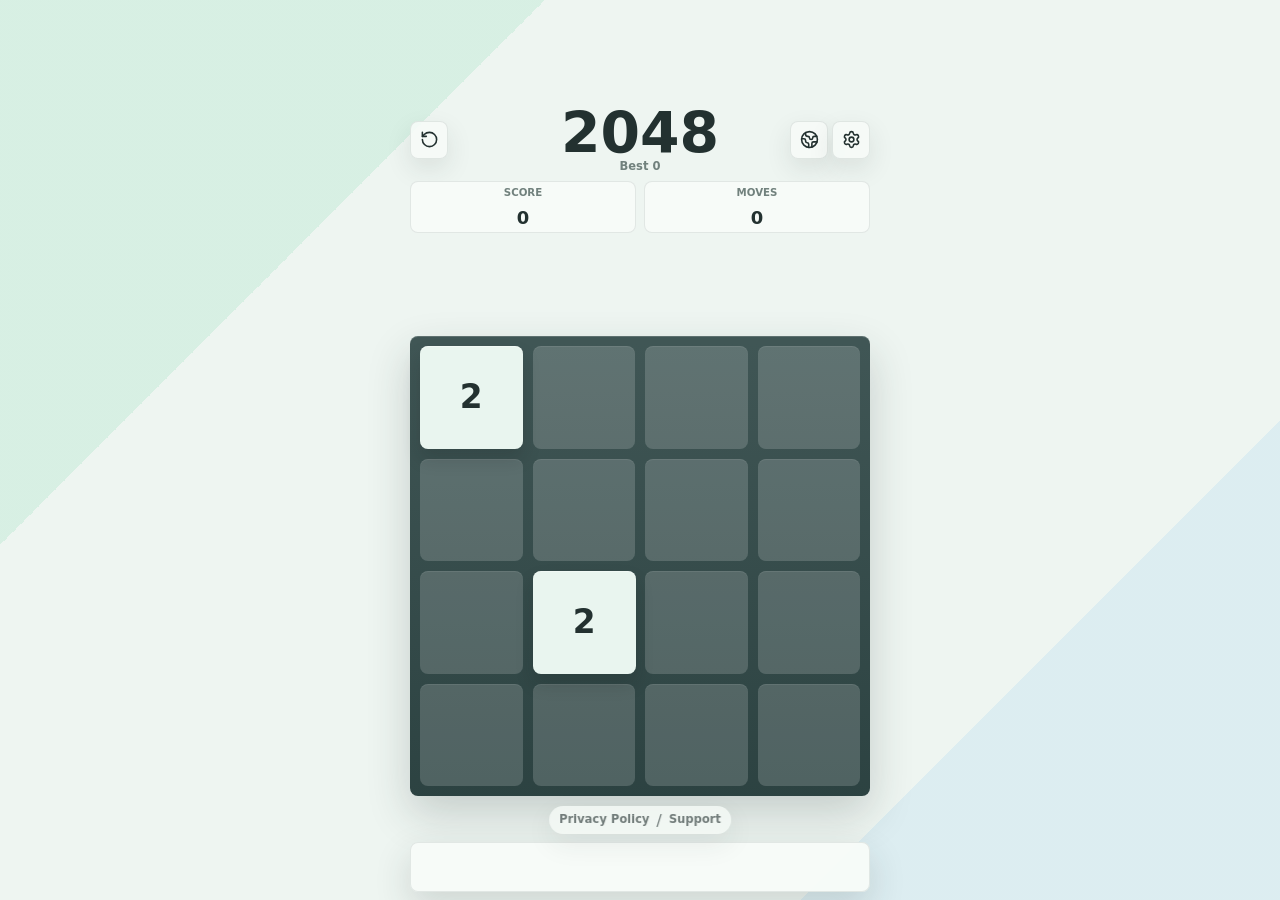
==== commit 0fd0327c: "Use horizontal AdSense banner for 2048 Pocket" ====
--- a/2048-pocket/index.html
+++ b/2048-pocket/index.html
@@ -15,7 +15,7 @@
     <link rel="manifest" href="/2048-pocket/manifest.webmanifest" />
     <link rel="apple-touch-icon" href="/2048-pocket/icons/icon-192.png" />
     <title>2048 Pocket - Number Puzzle</title>
-    <script type="module" crossorigin src="/2048-pocket/assets/index-BeeClpFM.js"></script>
+    <script type="module" crossorigin src="/2048-pocket/assets/index-CXKjL6If.js"></script>
     <link rel="stylesheet" crossorigin href="/2048-pocket/assets/index-BZnn8dQS.css">
     <meta name="google-adsense-account" content="ca-pub-4568626054847340" />
     <script
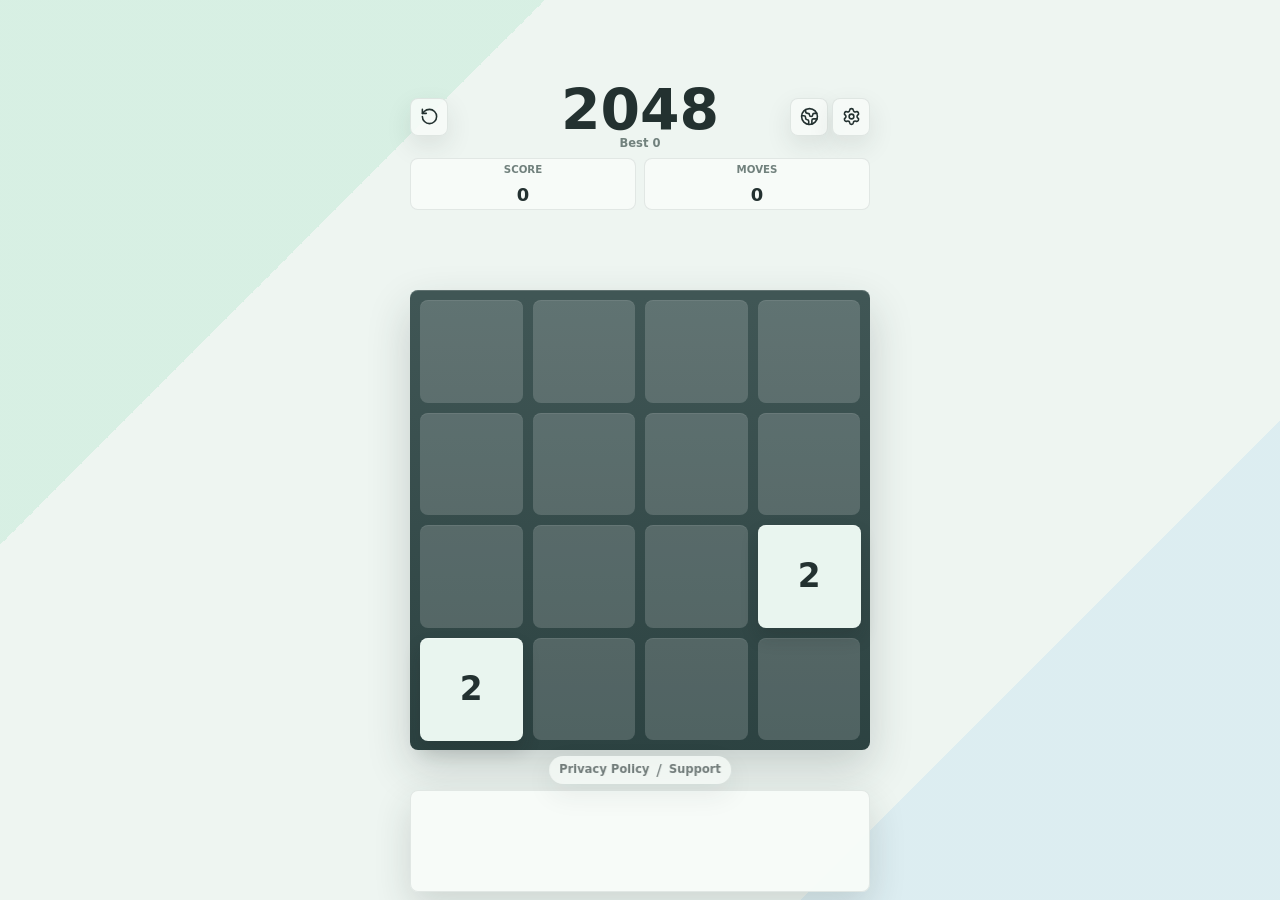
==== commit f9b2b46c: "Reserve space for 2048 Pocket web banner" ====
--- a/2048-pocket/index.html
+++ b/2048-pocket/index.html
@@ -15,8 +15,8 @@
     <link rel="manifest" href="/2048-pocket/manifest.webmanifest" />
     <link rel="apple-touch-icon" href="/2048-pocket/icons/icon-192.png" />
     <title>2048 Pocket - Number Puzzle</title>
-    <script type="module" crossorigin src="/2048-pocket/assets/index-CXKjL6If.js"></script>
-    <link rel="stylesheet" crossorigin href="/2048-pocket/assets/index-BZnn8dQS.css">
+    <script type="module" crossorigin src="/2048-pocket/assets/index-ClhnvOLW.js"></script>
+    <link rel="stylesheet" crossorigin href="/2048-pocket/assets/index-KDnlr7QA.css">
     <meta name="google-adsense-account" content="ca-pub-4568626054847340" />
     <script
       id="adsbygoogle-script"
--- a/2048-pocket/assets/index-KDnlr7QA.css
+++ b/2048-pocket/assets/index-KDnlr7QA.css
@@ -0,0 +1 @@
+:root{--lightningcss-light:initial;--lightningcss-dark: ;color-scheme:light;color:#233130;font-synthesis:none;text-rendering:optimizelegibility;-webkit-font-smoothing:antialiased;--ink:#233130;--muted:#71817d;--paper:#fff;--surface:#eef5f1;--line:#2331301f;--board:#304847;--board-cell:#ffffff2b;--accent:#ff896f;--accent-strong:#ef5f4d;--mint:#71d6a6;--sky:#72bdf1;--sun:#ffd15c;--violet:#aa92f2;background:#eef5f1;font-family:Inter,ui-sans-serif,system-ui,-apple-system,BlinkMacSystemFont,Segoe UI,sans-serif}*{box-sizing:border-box}html,body,#root{overscroll-behavior:none;width:100%;height:100%;margin:0;overflow:hidden}body{background:linear-gradient(135deg,#71d6a62e 0 25%,#0000 25% 100%),linear-gradient(315deg,#72bdf124 0 22%,#0000 22% 100%),#eef5f1;min-width:320px;position:fixed;inset:0}button{font:inherit;-webkit-tap-highlight-color:transparent}.app{width:100%;height:100dvh;padding:calc(env(safe-area-inset-top) + 12px) 12px calc(env(safe-area-inset-bottom) + 12px);place-items:start center;display:grid;overflow:hidden}.app.has-banner{padding-bottom:calc(env(safe-area-inset-bottom) + 122px)}.app.has-public-links{padding-bottom:calc(env(safe-area-inset-bottom) + 42px)}.app.has-banner.has-public-links{padding-bottom:calc(env(safe-area-inset-bottom) + 150px)}.game-shell{grid-template-rows:minmax(126px,1fr) auto;gap:8px;width:min(100%,460px);height:100%;min-height:0;display:grid}.top-panel{align-content:center;gap:8px;min-height:0;display:grid}.title-row{place-items:center;min-height:60px;display:grid;position:relative}.title-controls{align-items:center;gap:4px;display:inline-flex;position:absolute;top:50%;transform:translateY(-50%)}.title-controls-left{left:0}.title-controls-right{right:0}.game-title{color:var(--ink);text-align:center;letter-spacing:0;white-space:nowrap;margin:0;font-size:clamp(2.85rem,12vw,3.55rem);font-weight:950;line-height:.92}.title-center{justify-items:center;gap:2px;max-width:calc(100% - 176px);display:grid}.best-score-label{color:var(--muted);font-size:.72rem;font-weight:950;line-height:1}.icon-button{width:38px;height:38px;color:var(--ink);cursor:pointer;background:#f7fbf8e6;border:1px solid #2331301a;border-radius:8px;place-items:center;transition:transform .12s,filter .12s;display:grid;box-shadow:0 10px 26px #2331301a}.icon-button:active{transform:scale(.96)}.remove-ads-button{color:var(--accent-strong)}.no-ads-glyph{width:24px;height:24px;color:var(--ink);background:#fff;border:3px solid #ef3d37;border-radius:50%;place-items:center;display:grid;position:relative}.no-ads-glyph>span{font-size:.48rem;font-weight:950;line-height:1}.no-ads-glyph:after{content:"";background:#ef3d37;border-radius:999px;width:4px;height:28px;position:absolute;transform:rotate(42deg)}.no-ads-glyph.large{border-width:5px;width:42px;height:42px}.no-ads-glyph.large>span{font-size:.78rem}.no-ads-glyph.large:after{width:6px;height:50px}.top-bar{align-items:center;display:grid}.score-card span{color:var(--muted);letter-spacing:0;text-transform:uppercase;font-size:.64rem;font-weight:900}.score-strip{grid-template-columns:repeat(2,minmax(0,1fr));gap:8px;display:grid}.score-card{background:#f7fbf8;border:1px solid #2331301a;border-radius:8px;place-items:center;gap:2px;min-width:0;min-height:52px;display:grid;position:relative}.score-card strong{color:var(--ink);text-overflow:ellipsis;max-width:100%;font-size:1.12rem;line-height:1;overflow:hidden}.score-pop{color:var(--accent-strong);pointer-events:none;text-shadow:0 1px #ffffffb3;font-size:.9rem;font-style:normal;font-weight:950;line-height:1;animation:.68s ease-out forwards scorePop;position:absolute;top:-14px;right:14px}.board{--gap:10px;--board-padding:10px;--tile-size:calc((100% - (var(--board-padding) * 2) - (var(--gap) * 3)) / 4);width:min(100%, 460px, calc(100dvh - 136px - env(safe-area-inset-top) - env(safe-area-inset-bottom)));aspect-ratio:1;place-self:end center;gap:var(--gap);min-width:min(100%,304px);padding:var(--board-padding);background:linear-gradient(180deg, #ffffff14, #00000014), var(--board);touch-action:none;-webkit-user-select:none;user-select:none;border-radius:8px;grid-template-rows:repeat(4,1fr);grid-template-columns:repeat(4,1fr);display:grid;position:relative;box-shadow:0 18px 44px #23313033,inset 0 1px #ffffff29}.app.has-banner .board{width:min(100%, 460px, calc(100dvh - 258px - env(safe-area-inset-top) - env(safe-area-inset-bottom)))}.app.has-public-links .board{width:min(100%, 460px, calc(100dvh - 172px - env(safe-area-inset-top) - env(safe-area-inset-bottom)))}.app.has-banner.has-public-links .board{width:min(100%, 460px, calc(100dvh - 300px - env(safe-area-inset-top) - env(safe-area-inset-bottom)))}.sr-only{clip:rect(0, 0, 0, 0);white-space:nowrap;width:1px;height:1px;position:absolute;overflow:hidden}.cell{background:var(--board-cell);border-radius:8px;box-shadow:inset 0 1px #ffffff14}.tile-layer{pointer-events:none;position:absolute;inset:0}.tile{left:calc(var(--board-padding) + (var(--col) * (var(--tile-size) + var(--gap))));top:calc(var(--board-padding) + (var(--row) * (var(--tile-size) + var(--gap))));width:var(--tile-size);height:var(--tile-size);color:var(--tile-ink,#233130);background:var(--tile-bg,#e9f5ef);font-size:var(--tile-font,2.05rem);letter-spacing:0;will-change:left, top, transform, filter;border-radius:8px;place-items:center;font-weight:950;line-height:1;transition:left .115s,top .115s,transform .115s,filter .115s;display:grid;position:absolute;transform:translate(0,0);box-shadow:0 10px 18px #101b1a29,inset 0 1px #ffffff57}.tile.is-new{animation:.15s ease-out tileIn}.tile.just-merged{z-index:3;animation:.26s cubic-bezier(.18,.9,.22,1.2) tileMerge}.tile.just-merged:after{border-radius:inherit;content:"";pointer-events:none;border:2px solid #ffd15cb8;animation:.32s ease-out forwards mergeRing;position:absolute;inset:-8px}.tile-2{--tile-bg:#e9f5ef}.tile-4{--tile-bg:#dceff8}.tile-8{--tile-bg:#ffd98a}.tile-16{--tile-bg:#ffb172}.tile-32{--tile-bg:#ff896f;--tile-ink:#fff}.tile-64{--tile-bg:#ef5f4d;--tile-ink:#fff}.tile-128{--tile-bg:#b7e875;--tile-font:1.74rem}.tile-256{--tile-bg:#71d6a6;--tile-font:1.74rem}.tile-512{--tile-bg:#72bdf1;--tile-font:1.74rem}.tile-1024{--tile-bg:#aa92f2;--tile-ink:#fff;--tile-font:1.45rem}.tile-2048{--tile-bg:#243333;--tile-ink:#ffd15c;--tile-font:1.45rem}.tile-4096,.tile-8192,.tile-16384{--tile-bg:linear-gradient(135deg, #243333, #ef5f4d);--tile-ink:#fff;--tile-font:1.18rem}.result-overlay{z-index:20;-webkit-backdrop-filter:blur(10px);backdrop-filter:blur(10px);background:#eef5f1ad;place-items:center;padding:18px;display:grid;position:fixed;inset:0}.result-panel{border:1px solid var(--line);text-align:center;background:#fffffff0;border-radius:8px;justify-items:center;gap:12px;width:min(100%,350px);padding:24px;display:grid;box-shadow:0 28px 80px #2331302e}.result-panel p,.result-panel h2{margin:0}.result-panel p{color:var(--muted);font-weight:800}.result-panel h2{color:var(--ink);letter-spacing:0;font-size:3rem;line-height:.95}.result-stats{width:100%;color:var(--ink);background:linear-gradient(135deg,#71d6a62e,#0000 62%),#f7fbf8;border:1px solid #71d6a657;border-radius:8px;gap:10px;padding:16px 14px 13px;display:grid;box-shadow:inset 0 1px #ffffffb8}.result-stat{justify-items:center;gap:4px;min-width:0;display:grid}.result-stat span{color:var(--muted);text-transform:uppercase;font-size:.7rem;font-weight:950}.result-stat strong{color:var(--accent-strong);text-overflow:ellipsis;font-size:2.45rem;line-height:1;overflow:hidden}.result-stat+.result-stat{border-top:1px solid #2331301a;grid-template-columns:1fr auto;place-items:center stretch;padding-top:10px}.result-stat+.result-stat span{text-align:left}.result-stat+.result-stat strong{color:var(--ink);text-align:right;font-size:1.25rem}.web-ad-placeholder{color:#23313073;background:linear-gradient(135deg,#71d6a61f 0 25%,#0000 25% 100%),#f7fbf8}.web-ad-placeholder span{letter-spacing:0;border:1px solid #23313029;border-radius:8px;place-items:center;width:44px;height:28px;font-size:.72rem;font-weight:950;display:grid}.web-banner-ad{z-index:10;left:50%;bottom:max(8px, env(safe-area-inset-bottom));background:#f7fbf8f5;border:1px solid #2331301a;border-radius:8px;place-items:center;width:min(100vw - 20px,460px);min-height:100px;display:grid;position:fixed;overflow:hidden;transform:translate(-50%);box-shadow:0 14px 36px #23313029}.web-banner-ad .adsbygoogle{width:100%;min-height:100px}.web-banner-ad.web-ad-placeholder{min-height:100px}.public-links{z-index:11;left:50%;bottom:max(8px, env(safe-area-inset-bottom));color:#2331309e;-webkit-backdrop-filter:blur(8px);backdrop-filter:blur(8px);background:#f7fbf8c7;border-radius:999px;justify-content:center;align-items:center;gap:7px;min-height:28px;padding:0 10px;display:inline-flex;position:fixed;transform:translate(-50%);box-shadow:0 10px 28px #23313014}.app.has-banner .public-links{bottom:calc(env(safe-area-inset-bottom) + 116px)}.public-links a{color:inherit;font-size:.72rem;font-weight:900;line-height:1;text-decoration:none}.public-links a:focus-visible{outline-offset:4px;border-radius:999px;outline:2px solid #ef5f4d7a}.result-actions{flex-wrap:wrap;justify-content:center;gap:8px;display:flex}.result-actions button{color:#fff;background:linear-gradient(135deg, var(--accent), var(--accent-strong));cursor:pointer;border:0;border-radius:8px;min-width:112px;min-height:48px;padding:0 16px;font-weight:950}.result-actions .secondary-result{color:var(--ink);background:#eef5f1}.result-actions button:active{transform:scale(.96)}.web-interstitial-overlay{z-index:45;padding:calc(env(safe-area-inset-top) + 14px) 14px calc(env(safe-area-inset-bottom) + 14px);color:var(--ink);background:linear-gradient(135deg,#71d6a633 0 25%,#0000 25% 100%),linear-gradient(315deg,#ffd15c2e 0 22%,#0000 22% 100%),#f7fbf8;grid-template-rows:auto minmax(0,1fr) auto;gap:12px;display:grid;position:fixed;inset:0}.web-interstitial-top{justify-content:space-between;align-items:center;gap:12px;display:flex}.web-interstitial-top>span,.web-interstitial-bottom span{color:var(--muted);letter-spacing:0;text-transform:uppercase;font-size:.72rem;font-weight:950}.web-interstitial-top button{min-width:92px;min-height:42px;color:var(--ink);cursor:pointer;background:#ffffffdb;border:1px solid #2331301f;border-radius:8px;justify-content:center;align-items:center;gap:6px;padding:0 12px;font-weight:950;display:inline-flex;box-shadow:0 10px 24px #2331301a}.web-interstitial-top button:disabled{color:#2331307a;cursor:default}.web-interstitial-creative{min-width:0;min-height:0;color:inherit;background:linear-gradient(#ffffffa3,#ffffff52),#eef5f1;border:1px solid #2331301f;border-radius:8px;place-items:center;text-decoration:none;display:grid;overflow:hidden;box-shadow:0 22px 60px #2331302e}.web-interstitial-creative img{object-fit:cover;width:100%;height:100%;display:block}.web-interstitial-placeholder{aspect-ratio:1;background:linear-gradient(135deg,#71d6a647,#0000 56%),#fff;border:2px dashed #23313029;border-radius:8px;align-content:center;place-items:center;gap:10px;width:min(78vw,360px);display:grid}.web-interstitial-placeholder strong{color:var(--accent-strong);font-size:clamp(4.25rem,22vw,7.5rem);font-weight:950;line-height:.9}.web-interstitial-placeholder span{color:var(--muted);font-size:1rem;font-weight:950}.web-interstitial-bottom{place-items:center;min-height:24px;display:grid}.modal-overlay{z-index:30;-webkit-backdrop-filter:blur(10px);backdrop-filter:blur(10px);background:#23313042;place-items:center;padding:18px;display:grid;position:fixed;inset:0}.modal-panel{border:1px solid var(--line);width:min(100%,360px);color:var(--ink);text-align:center;background:#fffffff5;border-radius:8px;justify-items:center;gap:14px;padding:26px 22px 22px;display:grid;position:relative;box-shadow:0 28px 80px #23313038}.compact-modal{width:min(100%,320px)}.modal-close{width:36px;height:36px;color:var(--muted);cursor:pointer;background:0 0;border:0;border-radius:8px;place-items:center;display:grid;position:absolute;top:10px;right:10px}.modal-icon{color:var(--board)}.modal-panel h2,.settings-purchase h3,.settings-purchase p{margin:0}.modal-panel h2{letter-spacing:0;font-size:2rem;line-height:1}.language-list{gap:8px;width:100%;display:grid}.language-option{min-height:50px;color:var(--ink);cursor:pointer;background:#eef5f1;border:1px solid #2331301a;border-radius:8px;justify-content:space-between;align-items:center;padding:0 14px;font-weight:950;display:flex}.language-option.is-selected{color:var(--accent-strong);background:#ff896f1f;border-color:#ef5f4d61}.settings-panel{text-align:left;place-items:stretch stretch}.settings-panel>.modal-icon,.settings-panel>h2{text-align:center;justify-self:center}.settings-list{gap:8px;display:grid}.setting-row{background:#f7fbf8;border:1px solid #2331301a;border-radius:8px;grid-template-columns:30px minmax(0,1fr) 54px;align-items:center;gap:10px;min-height:54px;padding:0 10px;display:grid}.setting-icon{width:30px;height:30px;color:var(--board);place-items:center;display:grid}.setting-label{text-overflow:ellipsis;white-space:nowrap;min-width:0;font-weight:950;overflow:hidden}.haptic-mark{border:3px solid;border-radius:50%;width:20px;height:20px;box-shadow:0 0 0 5px #3048471a,0 0 0 10px #3048470f}.switch{cursor:pointer;background:#23313029;border:0;border-radius:999px;width:54px;height:32px;transition:background .14s;position:relative}.switch.is-on{background:var(--mint)}.switch-knob{background:#fff;border-radius:50%;width:24px;height:24px;transition:transform .14s;position:absolute;top:4px;left:4px;box-shadow:0 4px 12px #2331302e}.switch.is-on .switch-knob{transform:translate(22px)}.settings-purchase{background:#f7fbf8;border:1px solid #2331301a;border-radius:8px;grid-template-columns:48px minmax(0,1fr);gap:10px;padding:12px;display:grid}.settings-purchase h3{font-size:1.08rem;line-height:1.1}.settings-purchase p{color:var(--muted);font-size:.84rem;font-weight:800;line-height:1.25}.settings-purchase .purchase-message,.settings-purchase .purchase-actions{grid-column:1/-1}.settings-link{min-height:42px;color:var(--muted);background:#f7fbf8;border:1px solid #2331301a;border-radius:8px;place-items:center;font-size:.86rem;font-weight:900;text-decoration:none;display:grid}.purchase-overlay{z-index:30;-webkit-backdrop-filter:blur(10px);backdrop-filter:blur(10px);background:#23313042;place-items:center;padding:18px;display:grid;position:fixed;inset:0}.purchase-panel{border:1px solid var(--line);width:min(100%,340px);color:var(--ink);text-align:center;background:#fffffff5;border-radius:8px;justify-items:center;gap:12px;padding:26px 22px 22px;display:grid;position:relative;box-shadow:0 28px 80px #23313038}.purchase-close{width:36px;height:36px;color:var(--muted);cursor:pointer;background:0 0;border:0;border-radius:8px;place-items:center;display:grid;position:absolute;top:10px;right:10px}.purchase-icon{color:var(--sun);fill:color-mix(in srgb, var(--sun) 30%, transparent)}.purchase-panel h2,.purchase-panel p{margin:0}.purchase-panel h2{letter-spacing:0;font-size:2rem;line-height:1}.purchase-panel p{color:var(--muted);font-weight:800}.purchase-message{min-height:20px;color:var(--accent-strong);font-size:.82rem;font-weight:900}.purchase-actions{gap:8px;width:100%;display:grid}.purchase-actions button{color:#fff;background:linear-gradient(135deg, var(--accent), var(--accent-strong));cursor:pointer;border:0;border-radius:8px;min-height:48px;padding:0 14px;font-weight:950}.purchase-actions button:disabled{color:#23313080;cursor:default;background:#eef5f1}.purchase-actions .restore-button{color:var(--ink);background:#eef5f1}.purchase-actions button:active,.purchase-close:active{transform:scale(.96)}.purchase-actions button:disabled:active{transform:none}@keyframes tileIn{0%{opacity:0;transform:scale(.72)}to{opacity:1;transform:scale(1)}}@keyframes tileMerge{0%{filter:brightness();transform:scale(1)}42%{filter:brightness(1.16)saturate(1.18);transform:scale(1.18)}to{filter:brightness();transform:scale(1)}}@keyframes mergeRing{0%{opacity:.9;transform:scale(.92)}to{opacity:0;transform:scale(1.18)}}@keyframes scorePop{0%{opacity:0;transform:translateY(8px)scale(.88)}18%{opacity:1}to{opacity:0;transform:translateY(-20px)scale(1.08)}}@media (width<=420px){.app{padding:calc(env(safe-area-inset-top) + 10px) 10px calc(env(safe-area-inset-bottom) + 8px)}.app.has-banner{padding-bottom:calc(env(safe-area-inset-bottom) + 118px)}.app.has-public-links{padding-bottom:calc(env(safe-area-inset-bottom) + 38px)}.app.has-banner.has-public-links{padding-bottom:calc(env(safe-area-inset-bottom) + 150px)}.game-shell{gap:7px}.game-title{font-size:2.95rem}.icon-button{width:36px;height:36px}.title-controls{gap:3px}.score-strip{gap:7px}.score-card{min-height:50px}.score-card strong{font-size:1.06rem}.board{--gap:8px;--board-padding:8px;width:min(100%, calc(100vw - 20px), calc(100dvh - 138px - env(safe-area-inset-top) - env(safe-area-inset-bottom)))}.app.has-banner .board{width:min(100%, calc(100vw - 20px), calc(100dvh - 250px - env(safe-area-inset-top) - env(safe-area-inset-bottom)))}.app.has-public-links .board{width:min(100%, calc(100vw - 20px), calc(100dvh - 170px - env(safe-area-inset-top) - env(safe-area-inset-bottom)))}.app.has-banner.has-public-links .board{width:min(100%, calc(100vw - 20px), calc(100dvh - 300px - env(safe-area-inset-top) - env(safe-area-inset-bottom)))}.public-links{min-height:26px;padding:0 9px}.app.has-banner .public-links{bottom:calc(env(safe-area-inset-bottom) + 116px)}.public-links a{font-size:.68rem}.tile{font-size:var(--tile-font,1.74rem)}.tile-128,.tile-256,.tile-512{--tile-font:1.48rem}.tile-1024,.tile-2048{--tile-font:1.18rem}}@media (display-mode:standalone){.app{padding-bottom:calc(env(safe-area-inset-bottom) + 22px)}.app.has-banner{padding-bottom:calc(env(safe-area-inset-bottom) + 122px)}.app.has-public-links{padding-bottom:calc(env(safe-area-inset-bottom) + 42px)}.app.has-banner.has-public-links{padding-bottom:calc(env(safe-area-inset-bottom) + 150px)}}
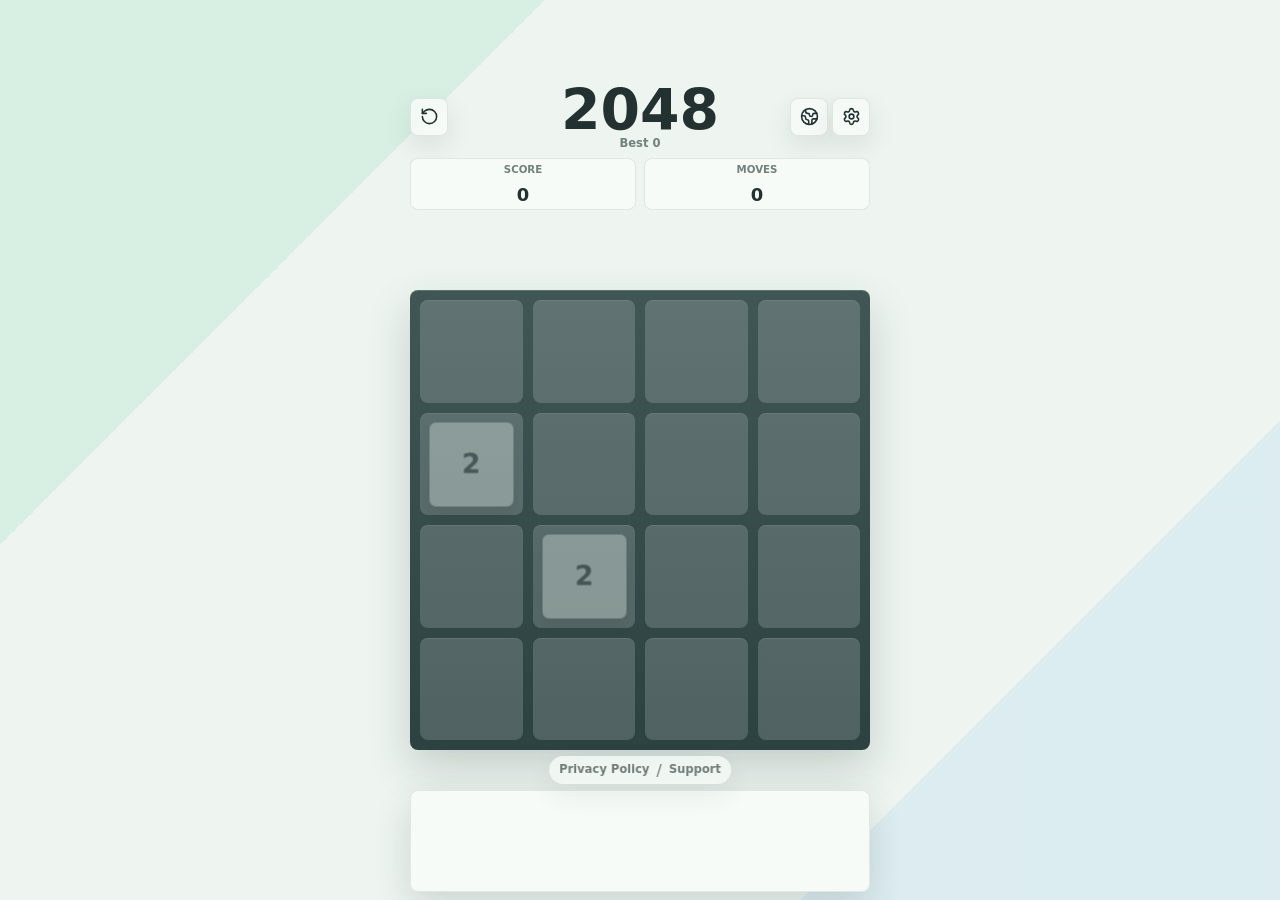
==== commit 62c491f2: "Publish Loot 2048 web build" ====
--- a/2048-pocket/index.html
+++ b/2048-pocket/index.html
@@ -1,31 +1,12 @@
 <!doctype html>
-<html lang="ja">
+<html lang="en">
   <head>
     <meta charset="UTF-8" />
-    <meta name="viewport" content="width=device-width, initial-scale=1, viewport-fit=cover" />
-    <meta name="theme-color" content="#eef5f1" />
-    <meta name="apple-mobile-web-app-capable" content="yes" />
-    <meta name="mobile-web-app-capable" content="yes" />
-    <meta name="apple-mobile-web-app-status-bar-style" content="default" />
-    <meta name="apple-mobile-web-app-title" content="2048 Pocket" />
-    <meta
-      name="description"
-      content="2048 Pocket is a simple, friendly number puzzle built for quick mobile play."
-    />
-    <link rel="manifest" href="/2048-pocket/manifest.webmanifest" />
-    <link rel="apple-touch-icon" href="/2048-pocket/icons/icon-192.png" />
-    <title>2048 Pocket - Number Puzzle</title>
-    <script type="module" crossorigin src="/2048-pocket/assets/index-ClhnvOLW.js"></script>
-    <link rel="stylesheet" crossorigin href="/2048-pocket/assets/index-KDnlr7QA.css">
-    <meta name="google-adsense-account" content="ca-pub-4568626054847340" />
-    <script
-      id="adsbygoogle-script"
-      async
-      crossorigin="anonymous"
-      src="https://pagead2.googlesyndication.com/pagead/js/adsbygoogle.js?client=ca-pub-4568626054847340"
-    ></script>
+    <meta http-equiv="refresh" content="0; url=/loot-2048/" />
+    <link rel="canonical" href="/loot-2048/" />
+    <title>Redirecting to Loot 2048</title>
   </head>
   <body>
-    <div id="root"></div>
+    <a href="/loot-2048/">Continue to Loot 2048</a>
   </body>
 </html>
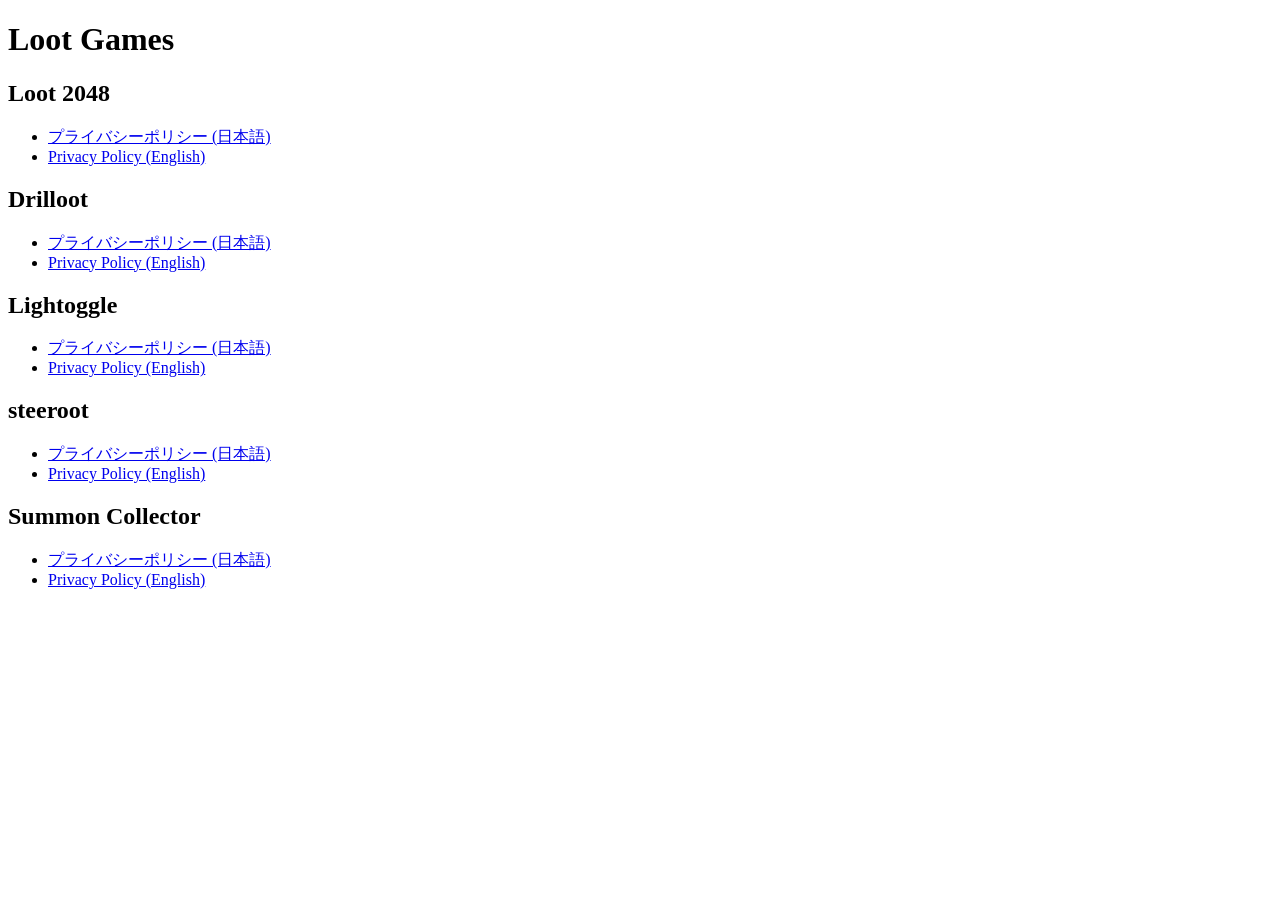
==== commit cacb517c: "Disable public Loot 2048 web game" ====
--- a/2048-pocket/index.html
+++ b/2048-pocket/index.html
@@ -2,11 +2,11 @@
 <html lang="en">
   <head>
     <meta charset="UTF-8" />
-    <meta http-equiv="refresh" content="0; url=/loot-2048/" />
-    <link rel="canonical" href="/loot-2048/" />
-    <title>Redirecting to Loot 2048</title>
+    <meta http-equiv="refresh" content="0; url=/" />
+    <link rel="canonical" href="/" />
+    <title>Redirecting to Loot Games</title>
   </head>
   <body>
-    <a href="/loot-2048/">Continue to Loot 2048</a>
+    <a href="/">Continue to Loot Games</a>
   </body>
 </html>
